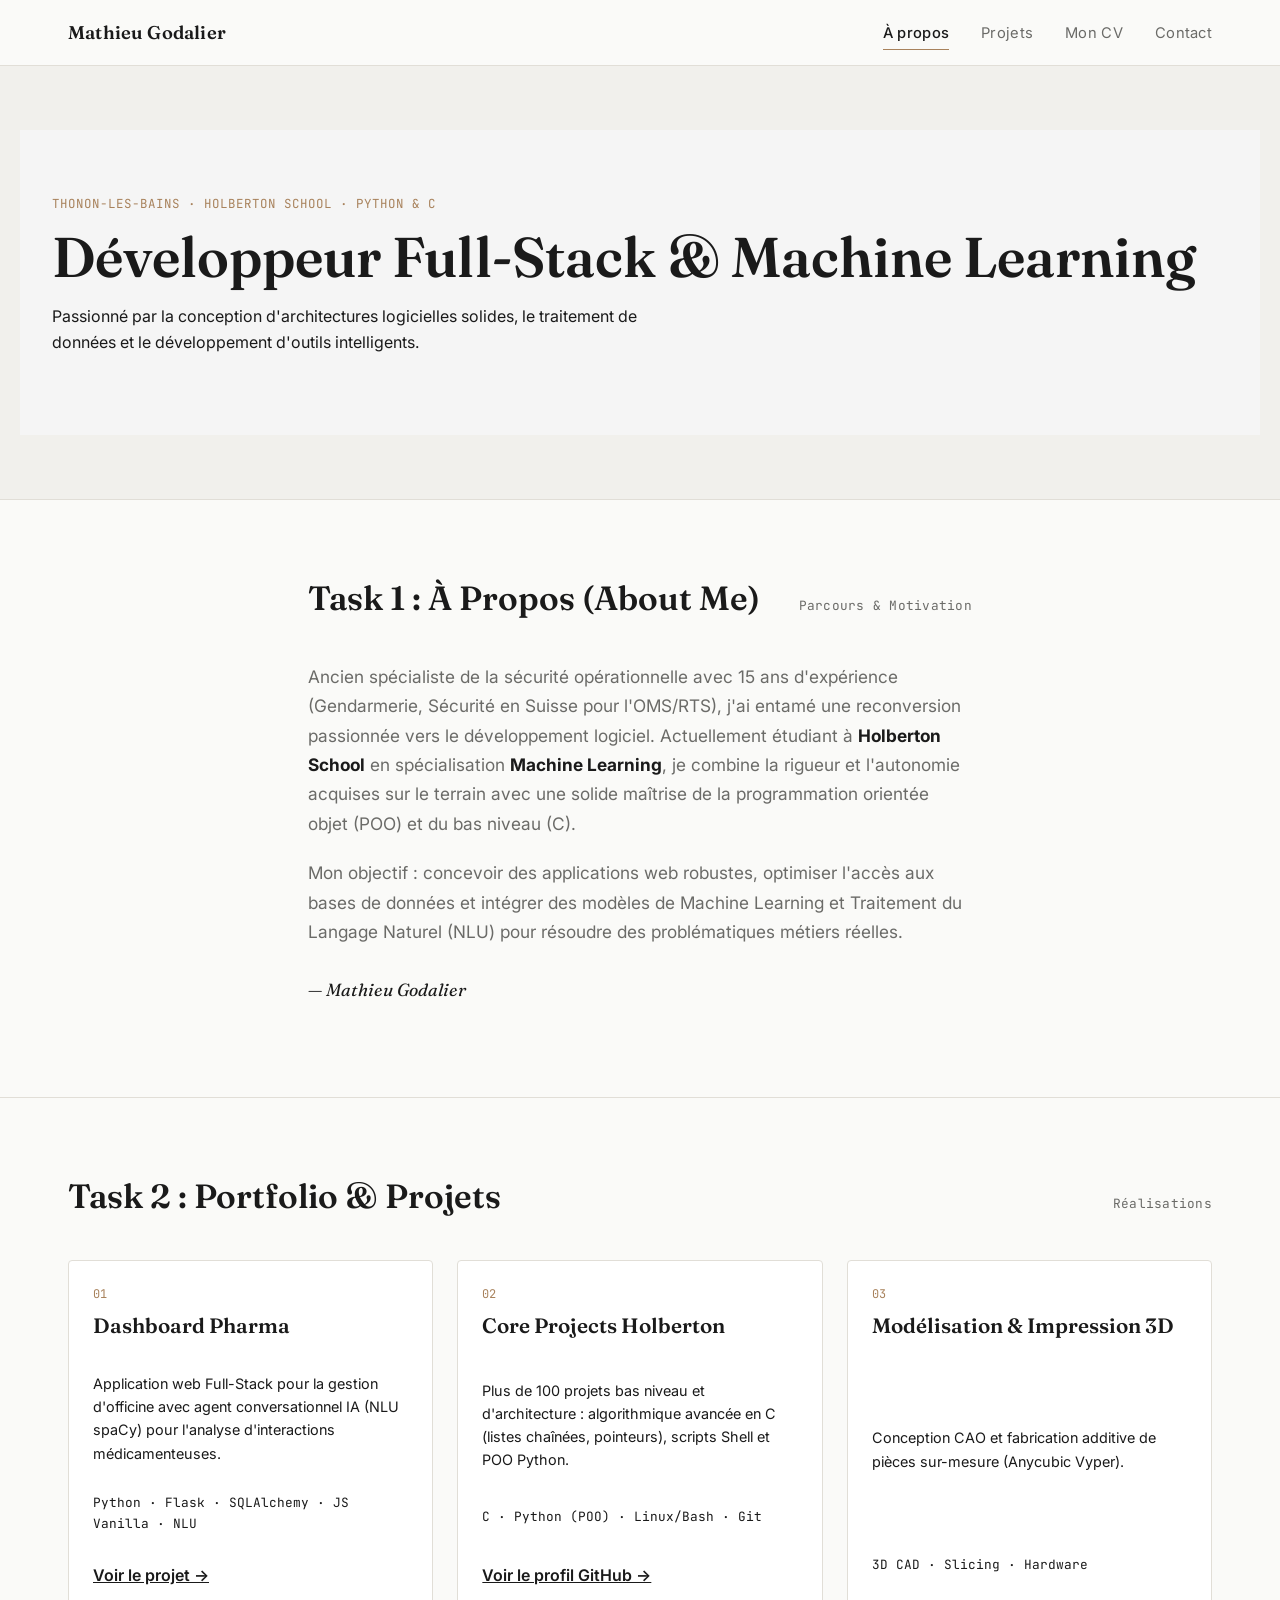
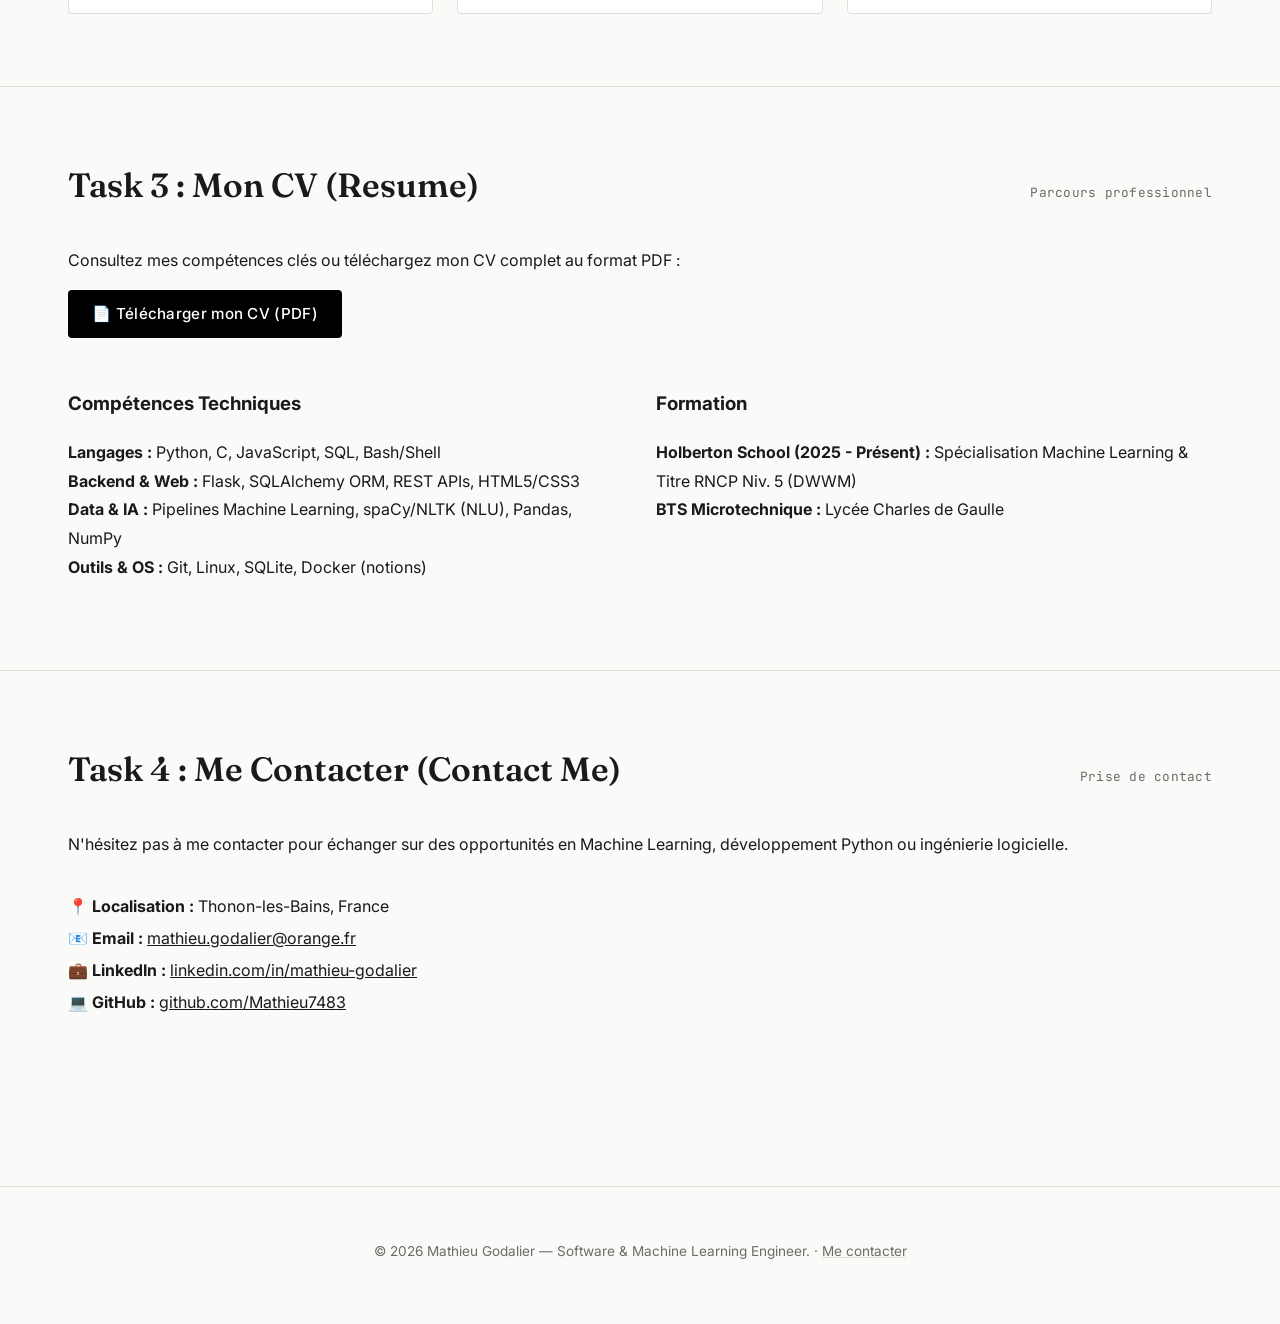
==== index.html @ bb90834f "Remove unnecessary text from navigation logo and clean up hero section comments" ====
<!DOCTYPE html>
<html lang="fr">
  <head>
    <meta charset="UTF-8" />
    <meta name="viewport" content="width=device-width, initial-scale=1.0" />
    <title>Mathieu Godalier — Développeur Full-Stack & Machine Learning</title>
    <meta name="description" content="Portfolio de Mathieu Godalier, Développeur Full-Stack et élève ingénieur en Machine Learning à Holberton School." />
    <link rel="icon" href="favicon.svg" type="image/svg+xml" />
    <link rel="preconnect" href="https://fonts.googleapis.com" />
    <link rel="preconnect" href="https://fonts.gstatic.com" crossorigin />
    <link
      href="https://fonts.googleapis.com/css2?family=Fraunces:opsz,wght@9..144,400;9..144,600&family=Inter:wght@400;500;600&family=JetBrains+Mono:wght@400;500&display=swap"
      rel="stylesheet"
    />
    <link rel="stylesheet" href="css/style.css" />
  </head>
  <body>
    <header class="site-header">
      <nav class="nav">
        <a href="index.html" class="nav-logo">Mathieu Godalier</a>
        <button class="burger" aria-label="Ouvrir le menu" aria-expanded="false">
          <span class="bar"></span>
          <span class="bar"></span>
          <span class="bar"></span>
        </button>
        <ul class="nav-links">
            <li><a href="#about" class="is-active">À propos</a></li>
            <li><a href="#projects">Projets</a></li>
            <li><a href="#resume">Mon CV</a></li>
            <li><a href="#contact">Contact</a></li>
        </ul>
      </nav>
    </header>

    <main>
      <section class="hero">
        <div class="hero-media">
          <div class="hero-caption" style="position: relative; padding: 4rem 2rem; background: var(--bg-alt, #f5f5f5);">
            <span class="eyebrow">Thonon-les-Bains · Holberton School · Python & C</span>
            <h1>Développeur Full-Stack & Machine Learning</h1>
            <p style="margin-top: 1rem; max-width: 600px;">
              Passionné par la conception d'architectures logicielles solides, le traitement de données et le développement d'outils intelligents.
            </p>
          </div>
        </div>
      </section>


      <section id="about" class="section">
        <div class="wrap intro-block">
          <div class="section-head">
            <h2>Task 1 : À Propos (About Me)</h2>
            <span class="section-note">Parcours & Motivation</span>
          </div>
          <p>
            Ancien spécialiste de la sécurité opérationnelle avec 15 ans d'expérience (Gendarmerie, Sécurité en Suisse pour l'OMS/RTS), j'ai entamé une reconversion passionnée vers le développement logiciel. 
            Actuellement étudiant à <strong>Holberton School</strong> en spécialisation <strong>Machine Learning</strong>, je combine la rigueur et l'autonomie acquises sur le terrain avec une solide maîtrise de la programmation orientée objet (POO) et du bas niveau (C).
          </p>
          <p>
            Mon objectif : concevoir des applications web robustes, optimiser l'accès aux bases de données et intégrer des modèles de Machine Learning et Traitement du Langage Naturel (NLU) pour résoudre des problématiques métiers réelles.
          </p>
          <p class="signature">— Mathieu Godalier</p>
        </div>
      </section>


      <section id="projects" class="section" style="border-top: 1px solid var(--line);">
        <div class="wrap">
          <div class="section-head">
            <h2>Task 2 : Portfolio & Projets</h2>
            <span class="section-note">Réalisations</span>
          </div>
          <div class="categories">
            
            <article class="category-card" style="padding: 1.5rem; background: var(--bg-card, #fff); border: 1px solid var(--line);">
              <span class="category-label" style="position: static; margin-bottom: 1rem;">
                <span class="num">01</span>
                <span class="name">Dashboard Pharma</span>
              </span>
              <p style="font-size: 0.9rem; margin-bottom: 1rem;">
                Application web Full-Stack pour la gestion d'officine avec agent conversationnel IA (NLU spaCy) pour l'analyse d'interactions médicamenteuses.
              </p>
              <p style="font-family: 'JetBrains Mono', monospace; font-size: 0.8rem; color: var(--muted);">
                Python · Flask · SQLAlchemy · JS Vanilla · NLU
              </p>
              <a href="https://github.com/mathieu7483/dashboard-pharma" target="_blank" style="display:inline-block; margin-top:1rem; font-weight:600;">Voir le projet →</a>
            </article>

            <article class="category-card" style="padding: 1.5rem; background: var(--bg-card, #fff); border: 1px solid var(--line);">
              <span class="category-label" style="position: static; margin-bottom: 1rem;">
                <span class="num">02</span>
                <span class="name">Core Projects Holberton</span>
              </span>
              <p style="font-size: 0.9rem; margin-bottom: 1rem;">
                Plus de 100 projets bas niveau et d'architecture : algorithmique avancée en C (listes chaînées, pointeurs), scripts Shell et POO Python.
              </p>
              <p style="font-family: 'JetBrains Mono', monospace; font-size: 0.8rem; color: var(--muted);">
                C · Python (POO) · Linux/Bash · Git
              </p>
              <a href="https://github.com/Mathieu7483" target="_blank" style="display:inline-block; margin-top:1rem; font-weight:600;">Voir le profil GitHub →</a>
            </article>

            <article class="category-card" style="padding: 1.5rem; background: var(--bg-card, #fff); border: 1px solid var(--line);">
              <span class="category-label" style="position: static; margin-bottom: 1rem;">
                <span class="num">03</span>
                <span class="name">Modélisation & Impression 3D</span>
              </span>
              <p style="font-size: 0.9rem; margin-bottom: 1rem;">
                Conception CAO et fabrication additive de pièces sur-mesure (Anycubic Vyper).
              </p>
              <p style="font-family: 'JetBrains Mono', monospace; font-size: 0.8rem; color: var(--muted);">
                3D CAD · Slicing · Hardware
              </p>
            </article>

          </div>
        </div>
      </section>


      <section id="resume" class="section" style="border-top: 1px solid var(--line);">
        <div class="wrap">
          <div class="section-head">
            <h2>Task 3 : Mon CV (Resume)</h2>
            <span class="section-note">Parcours professionnel</span>
          </div>
          <div style="margin-bottom: 2rem;">
            <p style="margin-bottom: 1rem;">
              Consultez mes compétences clés ou téléchargez mon CV complet au format PDF :
            </p>
            <a href="Mathieu GODALIER - Software engineer 2026 - Linkedin.pdf" target="_blank" class="btn" style="padding: 0.75rem 1.5rem; background: #000; color: #fff; text-decoration: none; border-radius: 4px; font-weight: 500;">
              📄 Télécharger mon CV (PDF)
            </a>
          </div>

          <div style="display: grid; grid-template-columns: repeat(auto-fit, minmax(280px, 1fr)); gap: 2rem; margin-top: 2rem;">
            <div>
              <h3>Compétences Techniques</h3>
              <ul style="list-style: none; padding: 0; line-height: 1.8;">
                <li><strong>Langages :</strong> Python, C, JavaScript, SQL, Bash/Shell</li>
                <li><strong>Backend & Web :</strong> Flask, SQLAlchemy ORM, REST APIs, HTML5/CSS3</li>
                <li><strong>Data & IA :</strong> Pipelines Machine Learning, spaCy/NLTK (NLU), Pandas, NumPy</li>
                <li><strong>Outils & OS :</strong> Git, Linux, SQLite, Docker (notions)</li>
              </ul>
            </div>
            <div>
              <h3>Formation</h3>
              <ul style="list-style: none; padding: 0; line-height: 1.8;">
                <li><strong>Holberton School (2025 - Présent) :</strong> Spécialisation Machine Learning & Titre RNCP Niv. 5 (DWWM)</li>
                <li><strong>BTS Microtechnique :</strong> Lycée Charles de Gaulle</li>
              </ul>
            </div>
          </div>
        </div>
      </section>


      <section id="contact" class="section" style="border-top: 1px solid var(--line);">
        <div class="wrap">
          <div class="section-head">
            <h2>Task 4 : Me Contacter (Contact Me)</h2>
            <span class="section-note">Prise de contact</span>
          </div>
          <p style="margin-bottom: 2rem;">
            N'hésitez pas à me contacter pour échanger sur des opportunités en Machine Learning, développement Python ou ingénierie logicielle.
          </p>
          <ul style="list-style: none; padding: 0; line-height: 2;">
            <li><strong>📍 Localisation :</strong> Thonon-les-Bains, France</li>
            <li><strong>📧 Email :</strong> <a href="mailto:mathieu.godalier@orange.fr">mathieu.godalier@orange.fr</a></li>
            <li><strong>💼 LinkedIn :</strong> <a href="https://www.linkedin.com/in/mathieu-godalier-93031729a/" target="_blank">linkedin.com/in/mathieu-godalier</a></li>
            <li><strong>💻 GitHub :</strong> <a href="https://github.com/Mathieu7483" target="_blank">github.com/Mathieu7483</a></li>
          </ul>
        </div>
      </section>
    </main>

    <footer class="site-footer">
      <p>
        © <span id="year">2026</span> Mathieu Godalier — Software & Machine Learning Engineer.
        · <a href="#contact">Me contacter</a>
      </p>
    </footer>

    <script>document.getElementById("year").textContent = new Date().getFullYear();</script>
    <script src="js/main.js"></script>
  </body>
</html>
---- css/style.css ----
/* ==========================================================================
   Mathieu Godalier — Portfolio & Resume Style Sheet
   Palette : papier #FAFAF8 / anthracite #1A1A1A / pierre #6B6B68 / accent #A8825C
   ========================================================================== */

:root {
  --paper: #fafaf8;
  --paper-dim: #f1f0ec;
  --ink: #1a1a1a;
  --stone: #6b6b68;
  --stone-light: #9a9a96;
  --accent: #a8825c;
  --line: #e1ded7;
  --black: #000000;

  --font-display: "Fraunces", Georgia, serif;
  --font-body: "Inter", -apple-system, "Segoe UI", sans-serif;
  --font-mono: "JetBrains Mono", "Courier New", monospace;

  --max-width: 1240px;
  --gutter: clamp(1.25rem, 4vw, 3rem);
}

@media (prefers-reduced-motion: reduce) {
  *, *::before, *::after {
    animation-duration: 0.001ms !important;
    animation-iteration-count: 1 !important;
    transition-duration: 0.001ms !important;
    scroll-behavior: auto !important;
  }
}

* {
  box-sizing: border-box;
}

html {
  scroll-behavior: smooth;
}

body {
  margin: 0;
  background: var(--paper);
  color: var(--ink);
  font-family: var(--font-body);
  font-size: 16px;
  line-height: 1.6;
  -webkit-font-smoothing: antialiased;
}

img {
  max-width: 100%;
  display: block;
}

a {
  color: var(--ink);
  transition: color 0.2s ease;
}

a:hover {
  color: var(--accent);
}

:focus-visible {
  outline: 2px solid var(--accent);
  outline-offset: 3px;
}

.wrap {
  max-width: var(--max-width);
  margin: 0 auto;
  padding-left: var(--gutter);
  padding-right: var(--gutter);
}

/* ---------- Header / Nav ---------- */

.site-header {
  position: sticky;
  top: 0;
  z-index: 50;
  background: rgba(250, 250, 248, 0.95);
  backdrop-filter: blur(10px);
  border-bottom: 1px solid var(--line);
}

.nav {
  display: flex;
  align-items: center;
  justify-content: space-between;
  padding: 1.1rem var(--gutter);
  max-width: var(--max-width);
  margin: 0 auto;
}

.nav-logo {
  font-family: var(--font-display);
  font-size: 1.15rem;
  font-weight: 600;
  text-decoration: none;
  letter-spacing: 0.01em;
  color: var(--ink);
  white-space: nowrap;
}

.nav-logo span {
  color: var(--accent);
}

.nav-links {
  list-style: none;
  display: flex;
  gap: 2rem;
  margin: 0;
  padding: 0;
}

.nav-links a {
  text-decoration: none;
  font-size: 0.92rem;
  letter-spacing: 0.02em;
  color: var(--stone);
  position: relative;
  padding: 0.25rem 0;
  transition: color 0.2s ease;
}

.nav-links a:hover,
.nav-links a:focus-visible {
  color: var(--ink);
}

.nav-links a.is-active {
  color: var(--ink);
  font-weight: 500;
}

.nav-links a.is-active::after {
  content: "";
  position: absolute;
  left: 0;
  bottom: -4px;
  width: 100%;
  height: 1px;
  background: var(--accent);
}

.burger {
  display: none;
  flex-direction: column;
  justify-content: center;
  gap: 5px;
  width: 36px;
  height: 36px;
  background: transparent;
  border: none;
  cursor: pointer;
  padding: 0;
}

.burger .bar {
  display: block;
  width: 100%;
  height: 2px;
  background: var(--ink);
  transition: transform 0.25s ease, opacity 0.25s ease;
}

.burger.is-active .bar:nth-child(1) {
  transform: translateY(7px) rotate(45deg);
}
.burger.is-active .bar:nth-child(2) {
  opacity: 0;
}
.burger.is-active .bar:nth-child(3) {
  transform: translateY(-7px) rotate(-45deg);
}

@media (max-width: 760px) {
  .burger {
    display: flex;
  }
  .nav-links {
    position: absolute;
    top: 100%;
    right: 0;
    left: 0;
    flex-direction: column;
    gap: 0;
    background: var(--paper);
    border-bottom: 1px solid var(--line);
    max-height: 0;
    overflow: hidden;
    transition: max-height 0.3s ease;
  }
  .nav-links.is-open {
    max-height: 360px;
  }
  .nav-links li {
    width: 100%;
    border-top: 1px solid var(--line);
  }
  .nav-links a {
    display: block;
    padding: 1rem var(--gutter);
  }
  .nav-links a.is-active::after {
    display: none;
  }
}

/* ---------- Footer ---------- */

.site-footer {
  border-top: 1px solid var(--line);
  margin-top: 5rem;
  padding: 2.5rem var(--gutter) 3rem;
  text-align: center;
  color: var(--stone);
  font-size: 0.85rem;
}

.site-footer a {
  color: var(--stone);
  text-decoration: underline;
  text-decoration-color: var(--line);
}

.site-footer a:hover {
  color: var(--ink);
}

/* ---------- Hero ---------- */

.hero {
  position: relative;
  background: var(--paper-dim);
  border-bottom: 1px solid var(--line);
  padding: 4rem 0;
}

.hero-media {
  position: relative;
  width: 100%;
  background: transparent;
}

.hero-caption {
  position: relative;
  color: var(--ink);
  z-index: 2;
  max-width: var(--max-width);
  margin: 0 auto;
}

.hero-caption .eyebrow {
  font-family: var(--font-mono);
  font-size: 0.78rem;
  letter-spacing: 0.08em;
  text-transform: uppercase;
  color: var(--accent);
  display: block;
  margin-bottom: 0.8rem;
}

.hero-caption h1 {
  font-family: var(--font-display);
  font-weight: 600;
  font-size: clamp(2.2rem, 5vw, 3.5rem);
  line-height: 1.1;
  margin: 0 0 1rem;
  color: var(--ink);
}

/* ---------- Sections ---------- */

.section {
  padding: 4.5rem 0;
}

.section-tight {
  padding: 2.5rem 0;
}

.section-head {
  display: flex;
  align-items: baseline;
  justify-content: space-between;
  gap: 1.5rem;
  margin-bottom: 2.25rem;
  flex-wrap: wrap;
}

.section-head h2 {
  font-family: var(--font-display);
  font-size: clamp(1.6rem, 3vw, 2.1rem);
  font-weight: 600;
  margin: 0;
  color: var(--ink);
}

.section-head .section-note {
  font-family: var(--font-mono);
  font-size: 0.8rem;
  color: var(--stone);
  letter-spacing: 0.02em;
}

/* ---------- Projets & Cartes ---------- */

.categories {
  display: grid;
  grid-template-columns: repeat(auto-fit, minmax(300px, 1fr));
  gap: 1.5rem;
}

.category-card {
  position: relative;
  display: flex;
  flex-direction: column;
  justify-content: space-between;
  text-decoration: none;
  color: var(--ink);
  background: #ffffff;
  border: 1px solid var(--line);
  border-radius: 4px;
  padding: 2rem;
  transition: transform 0.2s ease, border-color 0.2s ease, box-shadow 0.2s ease;
}

.category-card:hover {
  transform: translateY(-2px);
  border-color: var(--accent);
  box-shadow: 0 4px 12px rgba(0,0,0,0.03);
}

.category-label {
  display: block;
  margin-bottom: 1rem;
}

.category-label .num {
  font-family: var(--font-mono);
  font-size: 0.75rem;
  color: var(--accent);
  display: block;
  margin-bottom: 0.3rem;
}

.category-label .name {
  font-family: var(--font-display);
  font-size: 1.3rem;
  font-weight: 600;
  color: var(--ink);
}

@media (max-width: 760px) {
  .categories {
    grid-template-columns: 1fr;
  }
}

/* ---------- À propos ---------- */

.intro-block {
  max-width: 760px;
  margin: 0 auto;
}

.intro-block p {
  font-size: 1.08rem;
  color: var(--stone);
  margin: 0 0 1.25rem;
  line-height: 1.7;
}

.intro-block strong {
  color: var(--ink);
}

.intro-block .signature {
  font-family: var(--font-display);
  font-style: italic;
  color: var(--ink);
  margin-top: 1.8rem;
  font-size: 1.1rem;
}

/* ---------- Formulaires & Boutons ---------- */

.btn {
  display: inline-flex;
  align-items: center;
  justify-content: center;
  gap: 0.5rem;
  padding: 0.85rem 1.7rem;
  background: var(--ink);
  color: #fff !important;
  border: none;
  border-radius: 2px;
  font-family: var(--font-body);
  font-size: 0.95rem;
  letter-spacing: 0.02em;
  text-decoration: none;
  cursor: pointer;
  transition: background 0.2s ease;
  width: fit-content;
}

.btn:hover {
  background: var(--accent);
}

/* ---------- Utilitaires ---------- */

.visually-hidden {
  position: absolute;
  width: 1px;
  height: 1px;
  overflow: hidden;
  clip: rect(0 0 0 0);
  white-space: nowrap;
}
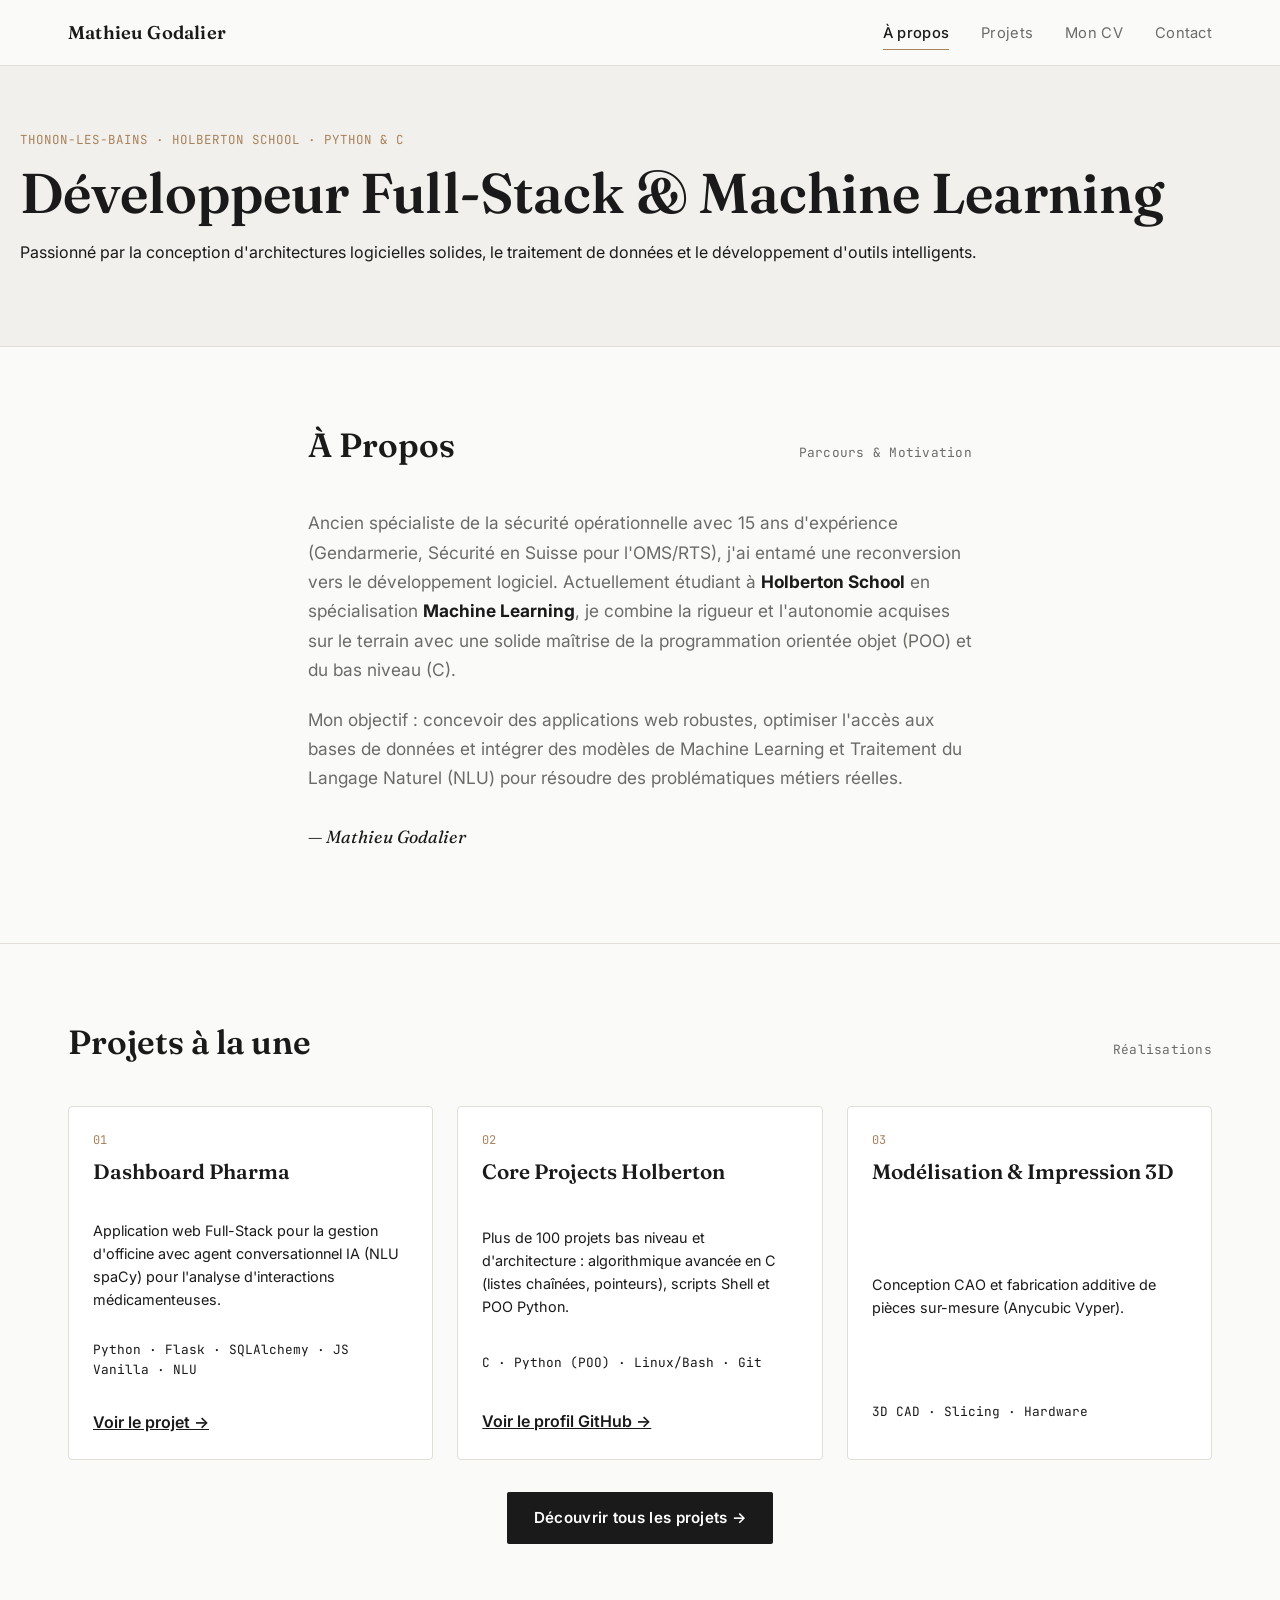
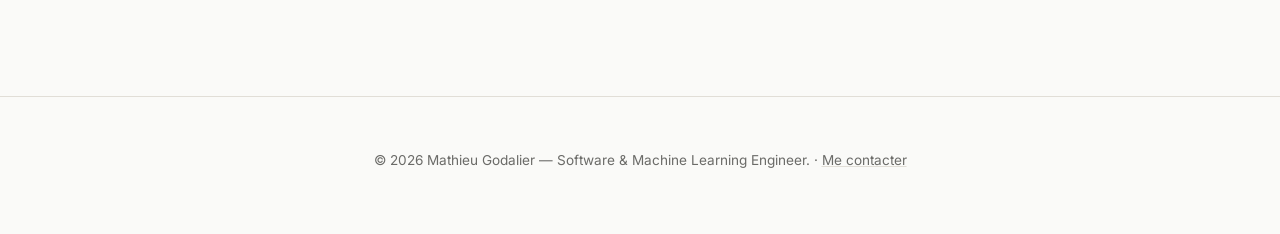
==== commit 49366538: "Refactor hero section and update headings for clarity and consistency" ====
--- a/index.html
+++ b/index.html
@@ -24,10 +24,10 @@
           <span class="bar"></span>
         </button>
         <ul class="nav-links">
-            <li><a href="#about" class="is-active">À propos</a></li>
-            <li><a href="#projects">Projets</a></li>
-            <li><a href="#resume">Mon CV</a></li>
-            <li><a href="#contact">Contact</a></li>
+          <li><a href="index.html" class="is-active">À propos</a></li>
+          <li><a href="projects.html">Projets</a></li>
+          <li><a href="resume.html">Mon CV</a></li>
+          <li><a href="contact.html">Contact</a></li>
         </ul>
       </nav>
     </header>
@@ -35,25 +35,24 @@
     <main>
       <section class="hero">
         <div class="hero-media">
-          <div class="hero-caption" style="position: relative; padding: 4rem 2rem; background: var(--bg-alt, #f5f5f5);">
+          <div class="hero-caption">
             <span class="eyebrow">Thonon-les-Bains · Holberton School · Python & C</span>
             <h1>Développeur Full-Stack & Machine Learning</h1>
-            <p style="margin-top: 1rem; max-width: 600px;">
+            <p>
               Passionné par la conception d'architectures logicielles solides, le traitement de données et le développement d'outils intelligents.
             </p>
           </div>
         </div>
       </section>
 
-
       <section id="about" class="section">
         <div class="wrap intro-block">
           <div class="section-head">
-            <h2>Task 1 : À Propos (About Me)</h2>
+            <h2>À Propos</h2>
             <span class="section-note">Parcours & Motivation</span>
           </div>
           <p>
-            Ancien spécialiste de la sécurité opérationnelle avec 15 ans d'expérience (Gendarmerie, Sécurité en Suisse pour l'OMS/RTS), j'ai entamé une reconversion passionnée vers le développement logiciel. 
+            Ancien spécialiste de la sécurité opérationnelle avec 15 ans d'expérience (Gendarmerie, Sécurité en Suisse pour l'OMS/RTS), j'ai entamé une reconversion vers le développement logiciel. 
             Actuellement étudiant à <strong>Holberton School</strong> en spécialisation <strong>Machine Learning</strong>, je combine la rigueur et l'autonomie acquises sur le terrain avec une solide maîtrise de la programmation orientée objet (POO) et du bas niveau (C).
           </p>
           <p>
@@ -63,11 +62,10 @@
         </div>
       </section>
 
-
       <section id="projects" class="section" style="border-top: 1px solid var(--line);">
         <div class="wrap">
           <div class="section-head">
-            <h2>Task 2 : Portfolio & Projets</h2>
+            <h2>Projets à la une</h2>
             <span class="section-note">Réalisations</span>
           </div>
           <div class="categories">
@@ -114,62 +112,9 @@
             </article>
 
           </div>
-        </div>
-      </section>
-
-
-      <section id="resume" class="section" style="border-top: 1px solid var(--line);">
-        <div class="wrap">
-          <div class="section-head">
-            <h2>Task 3 : Mon CV (Resume)</h2>
-            <span class="section-note">Parcours professionnel</span>
+          <div style="margin-top: 2rem; text-align: center;">
+            <a href="projects.html" class="btn" style="font-weight: 600;">Découvrir tous les projets →</a>
           </div>
-          <div style="margin-bottom: 2rem;">
-            <p style="margin-bottom: 1rem;">
-              Consultez mes compétences clés ou téléchargez mon CV complet au format PDF :
-            </p>
-            <a href="Mathieu GODALIER - Software engineer 2026 - Linkedin.pdf" target="_blank" class="btn" style="padding: 0.75rem 1.5rem; background: #000; color: #fff; text-decoration: none; border-radius: 4px; font-weight: 500;">
-              📄 Télécharger mon CV (PDF)
-            </a>
-          </div>
-
-          <div style="display: grid; grid-template-columns: repeat(auto-fit, minmax(280px, 1fr)); gap: 2rem; margin-top: 2rem;">
-            <div>
-              <h3>Compétences Techniques</h3>
-              <ul style="list-style: none; padding: 0; line-height: 1.8;">
-                <li><strong>Langages :</strong> Python, C, JavaScript, SQL, Bash/Shell</li>
-                <li><strong>Backend & Web :</strong> Flask, SQLAlchemy ORM, REST APIs, HTML5/CSS3</li>
-                <li><strong>Data & IA :</strong> Pipelines Machine Learning, spaCy/NLTK (NLU), Pandas, NumPy</li>
-                <li><strong>Outils & OS :</strong> Git, Linux, SQLite, Docker (notions)</li>
-              </ul>
-            </div>
-            <div>
-              <h3>Formation</h3>
-              <ul style="list-style: none; padding: 0; line-height: 1.8;">
-                <li><strong>Holberton School (2025 - Présent) :</strong> Spécialisation Machine Learning & Titre RNCP Niv. 5 (DWWM)</li>
-                <li><strong>BTS Microtechnique :</strong> Lycée Charles de Gaulle</li>
-              </ul>
-            </div>
-          </div>
-        </div>
-      </section>
-
-
-      <section id="contact" class="section" style="border-top: 1px solid var(--line);">
-        <div class="wrap">
-          <div class="section-head">
-            <h2>Task 4 : Me Contacter (Contact Me)</h2>
-            <span class="section-note">Prise de contact</span>
-          </div>
-          <p style="margin-bottom: 2rem;">
-            N'hésitez pas à me contacter pour échanger sur des opportunités en Machine Learning, développement Python ou ingénierie logicielle.
-          </p>
-          <ul style="list-style: none; padding: 0; line-height: 2;">
-            <li><strong>📍 Localisation :</strong> Thonon-les-Bains, France</li>
-            <li><strong>📧 Email :</strong> <a href="mailto:mathieu.godalier@orange.fr">mathieu.godalier@orange.fr</a></li>
-            <li><strong>💼 LinkedIn :</strong> <a href="https://www.linkedin.com/in/mathieu-godalier-93031729a/" target="_blank">linkedin.com/in/mathieu-godalier</a></li>
-            <li><strong>💻 GitHub :</strong> <a href="https://github.com/Mathieu7483" target="_blank">github.com/Mathieu7483</a></li>
-          </ul>
         </div>
       </section>
     </main>
@@ -177,7 +122,7 @@
     <footer class="site-footer">
       <p>
         © <span id="year">2026</span> Mathieu Godalier — Software & Machine Learning Engineer.
-        · <a href="#contact">Me contacter</a>
+        · <a href="contact.html">Me contacter</a>
       </p>
     </footer>
 
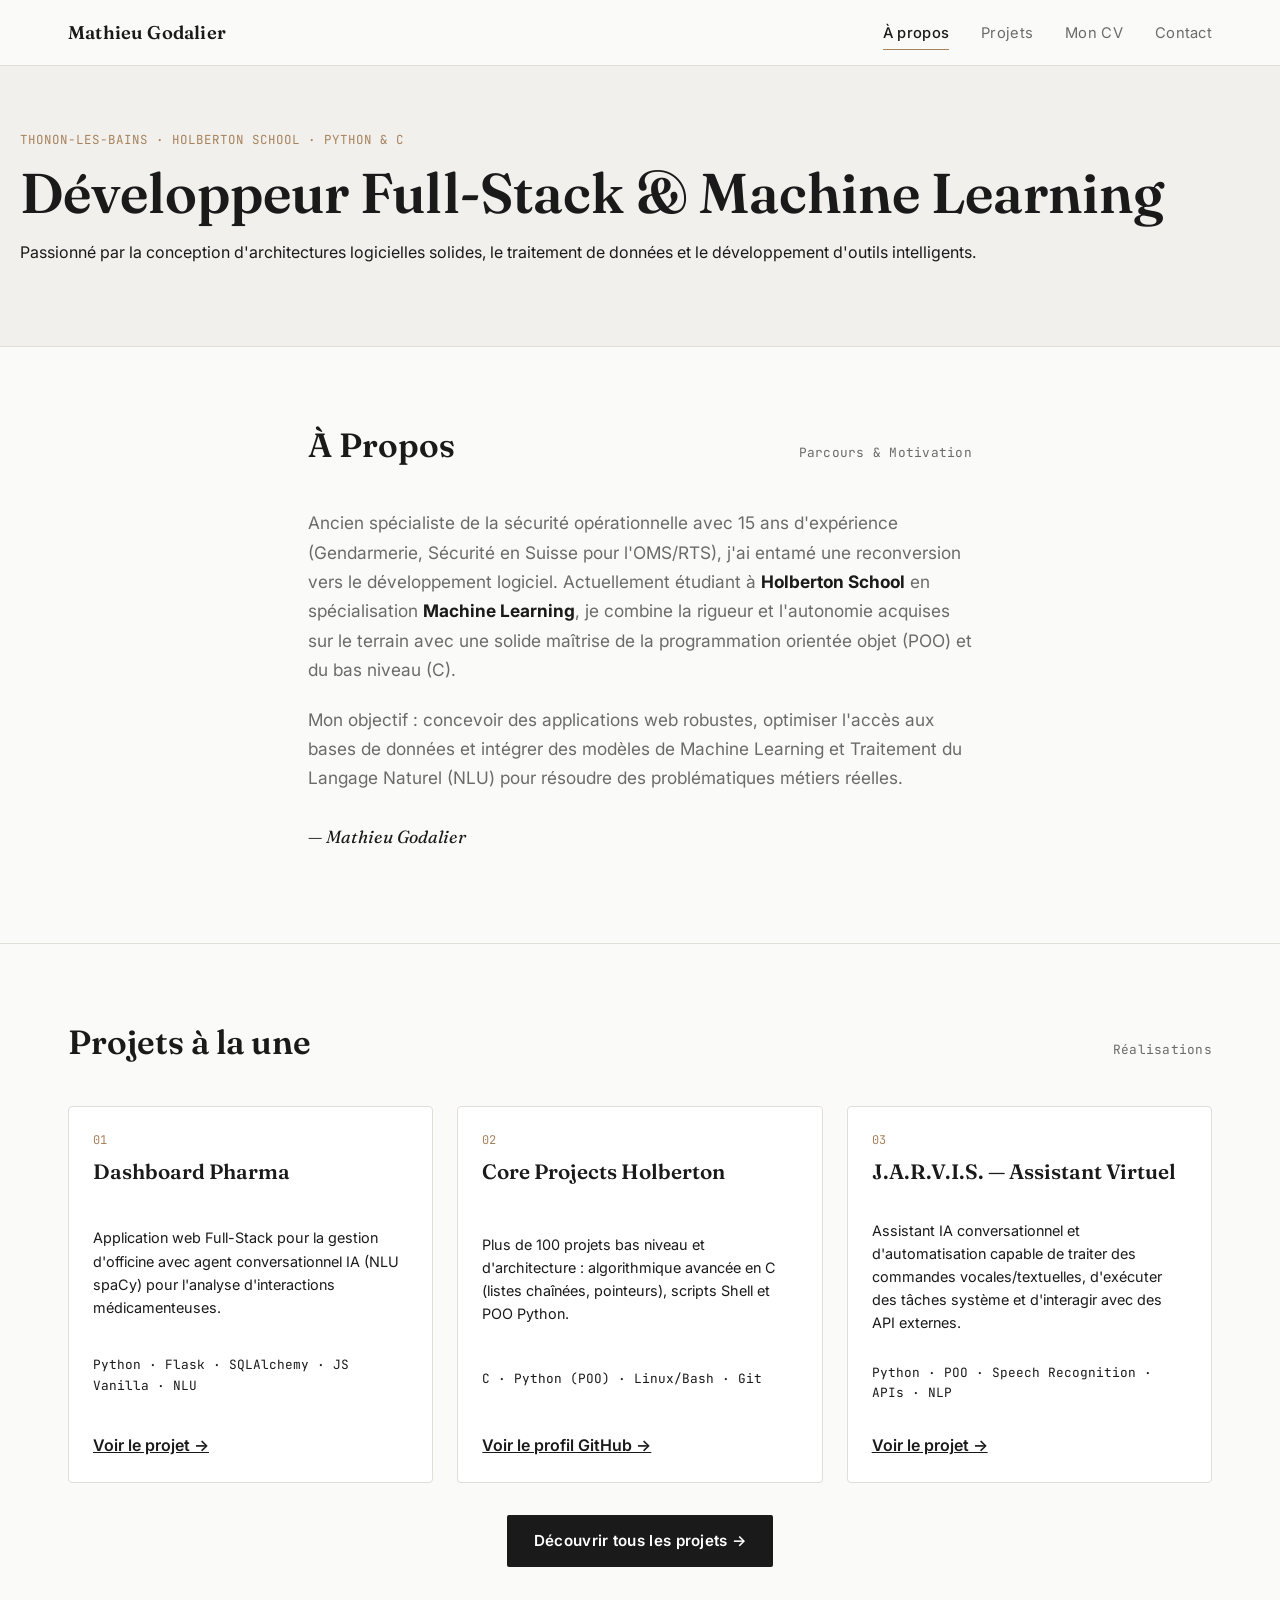
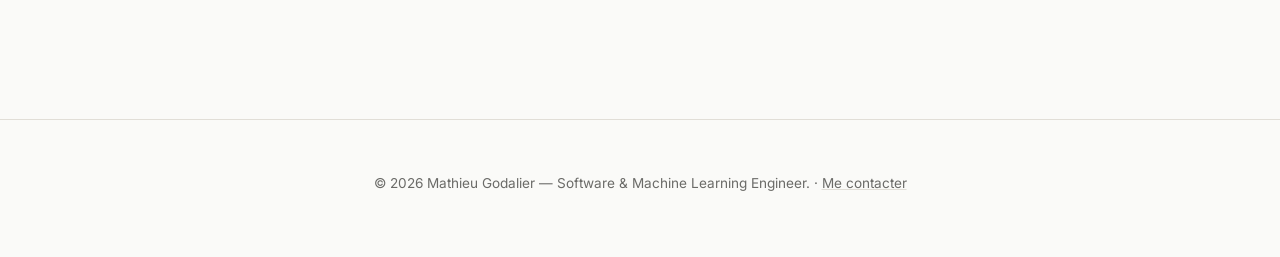
==== commit 6b1981c9: "Update project details in category card to reflect new virtual assistant project" ====
--- a/index.html
+++ b/index.html
@@ -101,14 +101,15 @@
             <article class="category-card" style="padding: 1.5rem; background: var(--bg-card, #fff); border: 1px solid var(--line);">
               <span class="category-label" style="position: static; margin-bottom: 1rem;">
                 <span class="num">03</span>
-                <span class="name">Modélisation & Impression 3D</span>
-              </span>
-              <p style="font-size: 0.9rem; margin-bottom: 1rem;">
-                Conception CAO et fabrication additive de pièces sur-mesure (Anycubic Vyper).
-              </p>
-              <p style="font-family: 'JetBrains Mono', monospace; font-size: 0.8rem; color: var(--muted);">
-                3D CAD · Slicing · Hardware
-              </p>
+                <span class="name">J.A.R.V.I.S. — Assistant Virtuel</span>
+               </span>
+                  <p style="font-size: 0.9rem; margin-bottom: 1rem;">
+                   Assistant IA conversationnel et d'automatisation capable de traiter des commandes vocales/textuelles, d'exécuter des tâches système et d'interagir avec des API externes.
+                  </p>
+                  <p style="font-family: 'JetBrains Mono', monospace; font-size: 0.8rem; color: var(--muted);">
+                  Python · POO · Speech Recognition · APIs · NLP
+                  </p>
+                <a href="https://github.com/Mathieu7483/JARVIS" target="_blank" style="display:inline-block; margin-top:1rem; font-weight:600;">Voir le projet →</a>
             </article>
 
           </div>
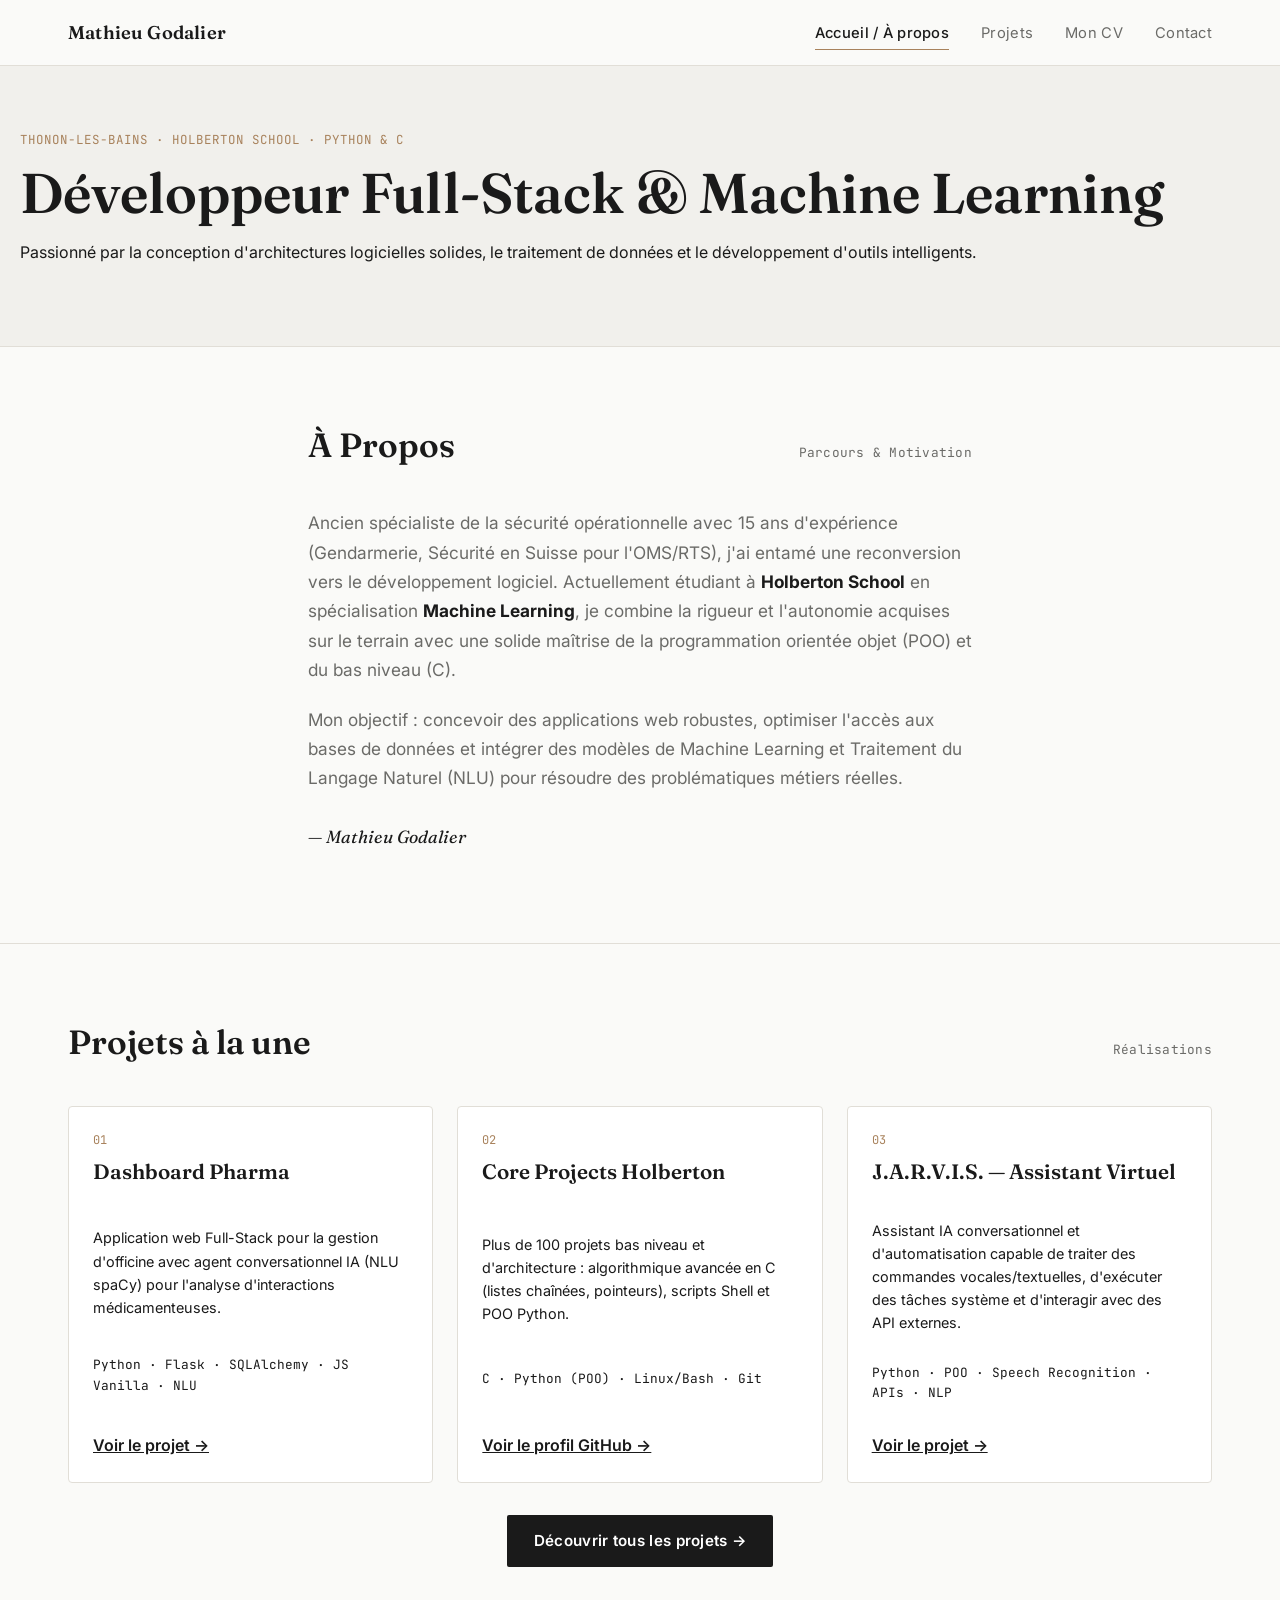
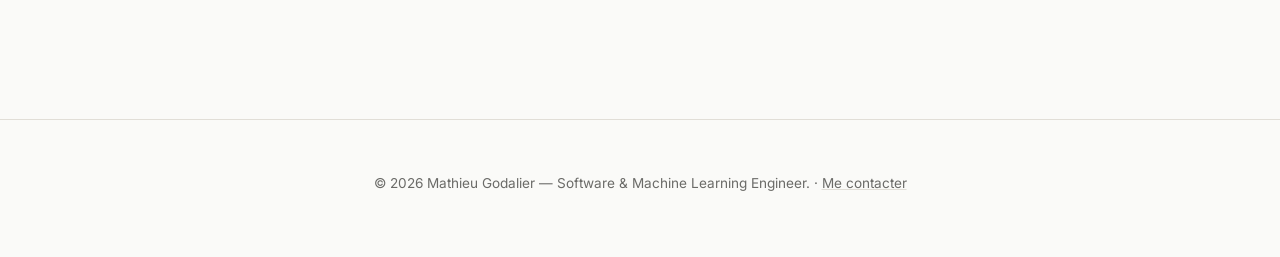
==== commit 2d7861e2: "Update navigation link text to improve clarity" ====
--- a/index.html
+++ b/index.html
@@ -24,7 +24,7 @@
           <span class="bar"></span>
         </button>
         <ul class="nav-links">
-          <li><a href="index.html" class="is-active">À propos</a></li>
+          <li><a href="index.html" class="is-active">Accueil / À propos</a></li>
           <li><a href="projects.html">Projets</a></li>
           <li><a href="resume.html">Mon CV</a></li>
           <li><a href="contact.html">Contact</a></li>
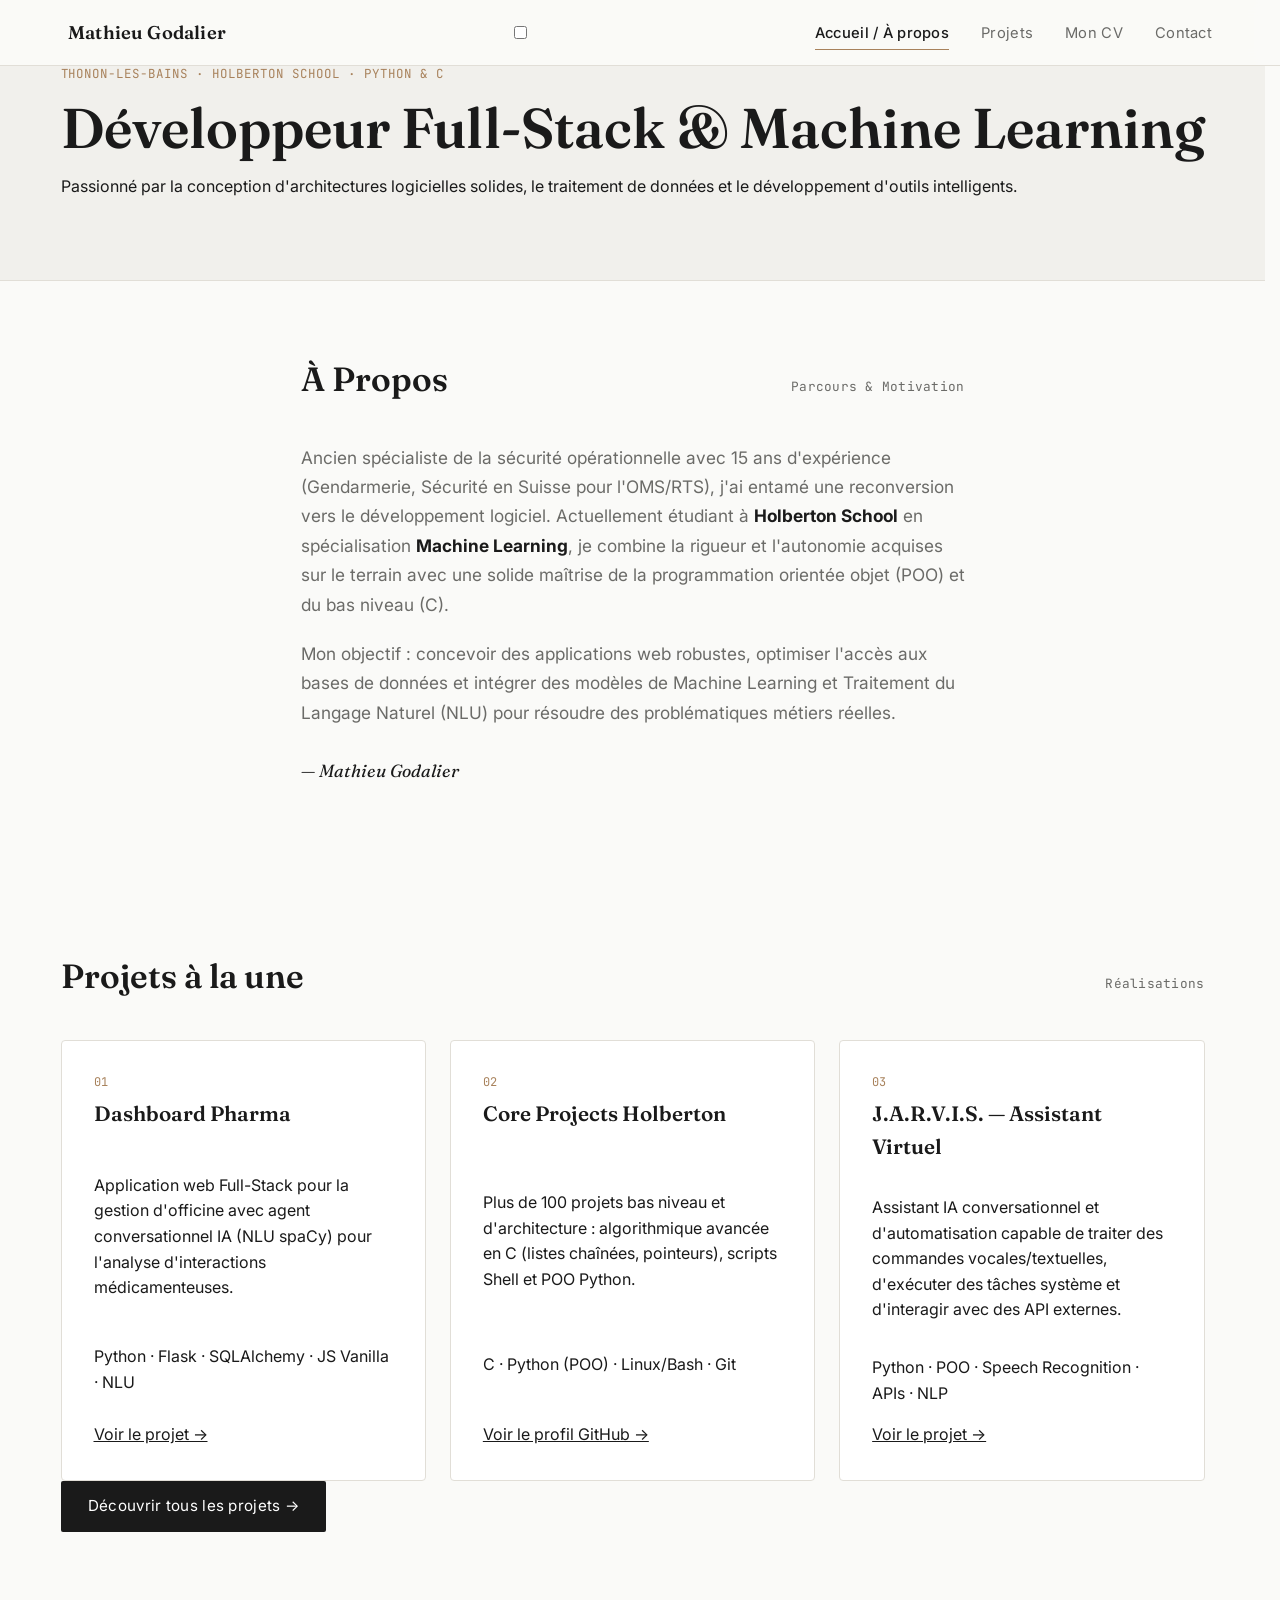
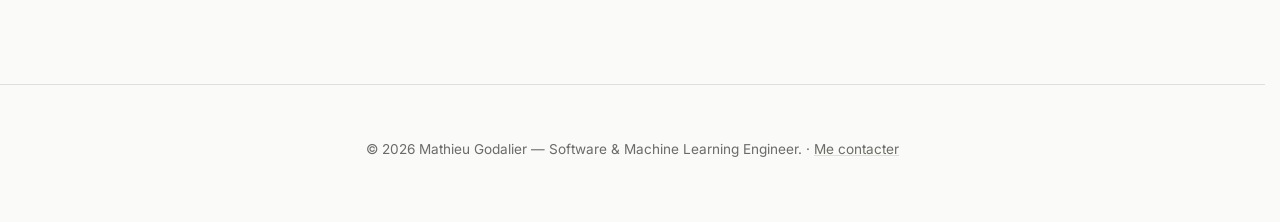
==== commit 8cd5a668: "Refactor navigation and project sections for improved structure and styling" ====
--- a/index.html
+++ b/index.html
@@ -18,11 +18,14 @@
     <header class="site-header">
       <nav class="nav">
         <a href="index.html" class="nav-logo">Mathieu Godalier</a>
-        <button class="burger" aria-label="Ouvrir le menu" aria-expanded="false">
+        
+        <input type="checkbox" id="burger-toggle" class="burger-toggle" aria-label="Ouvrir le menu" />
+        <label for="burger-toggle" class="burger">
           <span class="bar"></span>
           <span class="bar"></span>
           <span class="bar"></span>
-        </button>
+        </label>
+
         <ul class="nav-links">
           <li><a href="index.html" class="is-active">Accueil / À propos</a></li>
           <li><a href="projects.html">Projets</a></li>
@@ -34,7 +37,7 @@
 
     <main>
       <section class="hero">
-        <div class="hero-media">
+        <div class="wrap">
           <div class="hero-caption">
             <span class="eyebrow">Thonon-les-Bains · Holberton School · Python & C</span>
             <h1>Développeur Full-Stack & Machine Learning</h1>
@@ -62,59 +65,59 @@
         </div>
       </section>
 
-      <section id="projects" class="section" style="border-top: 1px solid var(--line);">
+      <section id="projects" class="section section-bordered">
         <div class="wrap">
           <div class="section-head">
             <h2>Projets à la une</h2>
             <span class="section-note">Réalisations</span>
           </div>
+
           <div class="categories">
-            
-            <article class="category-card" style="padding: 1.5rem; background: var(--bg-card, #fff); border: 1px solid var(--line);">
-              <span class="category-label" style="position: static; margin-bottom: 1rem;">
+            <article class="category-card">
+              <span class="category-label">
                 <span class="num">01</span>
                 <span class="name">Dashboard Pharma</span>
               </span>
-              <p style="font-size: 0.9rem; margin-bottom: 1rem;">
+              <p class="card-text">
                 Application web Full-Stack pour la gestion d'officine avec agent conversationnel IA (NLU spaCy) pour l'analyse d'interactions médicamenteuses.
               </p>
-              <p style="font-family: 'JetBrains Mono', monospace; font-size: 0.8rem; color: var(--muted);">
+              <p class="card-tech">
                 Python · Flask · SQLAlchemy · JS Vanilla · NLU
               </p>
-              <a href="https://github.com/mathieu7483/dashboard-pharma" target="_blank" style="display:inline-block; margin-top:1rem; font-weight:600;">Voir le projet →</a>
+              <a href="https://github.com/mathieu7483/dashboard-pharma" target="_blank" class="card-link">Voir le projet →</a>
             </article>
 
-            <article class="category-card" style="padding: 1.5rem; background: var(--bg-card, #fff); border: 1px solid var(--line);">
-              <span class="category-label" style="position: static; margin-bottom: 1rem;">
+            <article class="category-card">
+              <span class="category-label">
                 <span class="num">02</span>
                 <span class="name">Core Projects Holberton</span>
               </span>
-              <p style="font-size: 0.9rem; margin-bottom: 1rem;">
+              <p class="card-text">
                 Plus de 100 projets bas niveau et d'architecture : algorithmique avancée en C (listes chaînées, pointeurs), scripts Shell et POO Python.
               </p>
-              <p style="font-family: 'JetBrains Mono', monospace; font-size: 0.8rem; color: var(--muted);">
+              <p class="card-tech">
                 C · Python (POO) · Linux/Bash · Git
               </p>
-              <a href="https://github.com/Mathieu7483" target="_blank" style="display:inline-block; margin-top:1rem; font-weight:600;">Voir le profil GitHub →</a>
+              <a href="https://github.com/Mathieu7483" target="_blank" class="card-link">Voir le profil GitHub →</a>
             </article>
 
-            <article class="category-card" style="padding: 1.5rem; background: var(--bg-card, #fff); border: 1px solid var(--line);">
-              <span class="category-label" style="position: static; margin-bottom: 1rem;">
+            <article class="category-card">
+              <span class="category-label">
                 <span class="num">03</span>
                 <span class="name">J.A.R.V.I.S. — Assistant Virtuel</span>
-               </span>
-                  <p style="font-size: 0.9rem; margin-bottom: 1rem;">
-                   Assistant IA conversationnel et d'automatisation capable de traiter des commandes vocales/textuelles, d'exécuter des tâches système et d'interagir avec des API externes.
-                  </p>
-                  <p style="font-family: 'JetBrains Mono', monospace; font-size: 0.8rem; color: var(--muted);">
-                  Python · POO · Speech Recognition · APIs · NLP
-                  </p>
-                <a href="https://github.com/Mathieu7483/JARVIS" target="_blank" style="display:inline-block; margin-top:1rem; font-weight:600;">Voir le projet →</a>
+              </span>
+              <p class="card-text">
+                Assistant IA conversationnel et d'automatisation capable de traiter des commandes vocales/textuelles, d'exécuter des tâches système et d'interagir avec des API externes.
+              </p>
+              <p class="card-tech">
+                Python · POO · Speech Recognition · APIs · NLP
+              </p>
+              <a href="https://github.com/Mathieu7483/JARVIS" target="_blank" class="card-link">Voir le projet →</a>
             </article>
+          </div>
 
-          </div>
-          <div style="margin-top: 2rem; text-align: center;">
-            <a href="projects.html" class="btn" style="font-weight: 600;">Découvrir tous les projets →</a>
+          <div class="center-btn-wrap">
+            <a href="projects.html" class="btn">Découvrir tous les projets →</a>
           </div>
         </div>
       </section>
@@ -127,7 +130,8 @@
       </p>
     </footer>
 
-    <script>document.getElementById("year").textContent = new Date().getFullYear();</script>
-    <script src="js/main.js"></script>
+    <script>
+      document.getElementById("year").textContent = new Date().getFullYear();
+    </script>
   </body>
 </html>
--- a/css/style.css
+++ b/css/style.css
@@ -36,6 +36,8 @@
 
 html {
   scroll-behavior: smooth;
+  overflow-y: auto;
+  scrollbar-gutter: stable;
 }
 
 body {
@@ -77,11 +79,15 @@
 /* ---------- Header / Nav ---------- */
 
 .site-header {
-  position: sticky;
+  position: fixed; /* Fixe le header tout en haut de la fenêtre */
   top: 0;
-  z-index: 50;
+  left: 0;
+  right: 0;
+  width: 100%;
+  z-index: 1000;
   background: rgba(250, 250, 248, 0.95);
   backdrop-filter: blur(10px);
+  -webkit-backdrop-filter: blur(10px);
   border-bottom: 1px solid var(--line);
 }
 
@@ -92,6 +98,7 @@
   padding: 1.1rem var(--gutter);
   max-width: var(--max-width);
   margin: 0 auto;
+  width: 100%;
 }
 
 .nav-logo {
@@ -421,4 +428,56 @@
   overflow: hidden;
   clip: rect(0 0 0 0);
   white-space: nowrap;
+}
+
+/* ---------- CV Call To Action ---------- */
+
+.cv-cta-block {
+  display: flex;
+  align-items: center;
+  justify-content: space-between;
+  gap: 2rem;
+  background: var(--paper-dim);
+  border: 1px solid var(--line);
+  border-radius: 4px;
+  padding: 2rem;
+  margin-bottom: 3.5rem;
+}
+
+.cv-cta-content h3 {
+  font-family: var(--font-display);
+  font-size: 1.25rem;
+  margin: 0 0 0.4rem 0;
+  color: var(--ink);
+}
+
+.cv-cta-content p {
+  margin: 0;
+  color: var(--stone);
+  font-size: 0.95rem;
+}
+
+.cv-btn {
+  white-space: nowrap;
+  flex-shrink: 0;
+}
+
+.cv-btn svg {
+  transition: transform 0.2s ease;
+}
+
+.cv-btn:hover svg {
+  transform: translateY(2px);
+}
+
+@media (max-width: 760px) {
+  .cv-cta-block {
+    flex-direction: column;
+    align-items: flex-start;
+    gap: 1.5rem;
+  }
+  
+  .cv-btn {
+    width: 100%;
+  }
 }
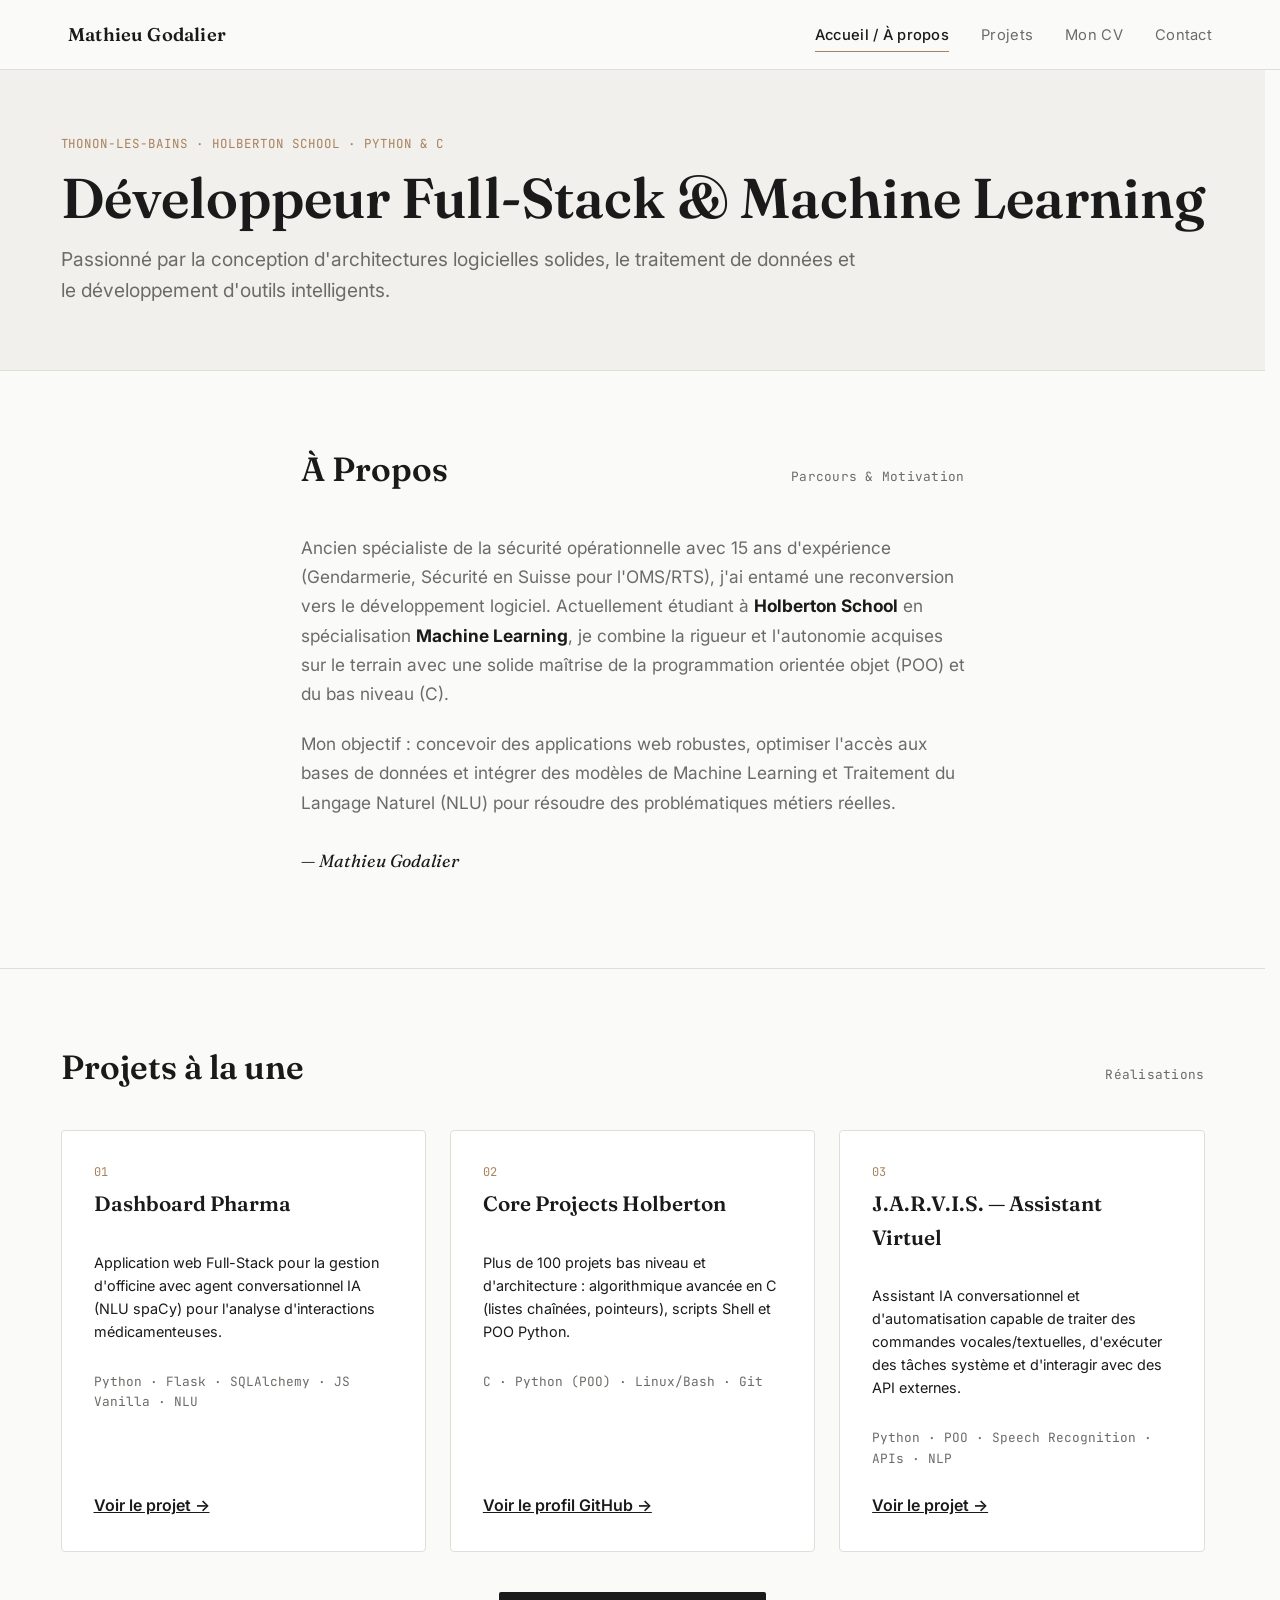
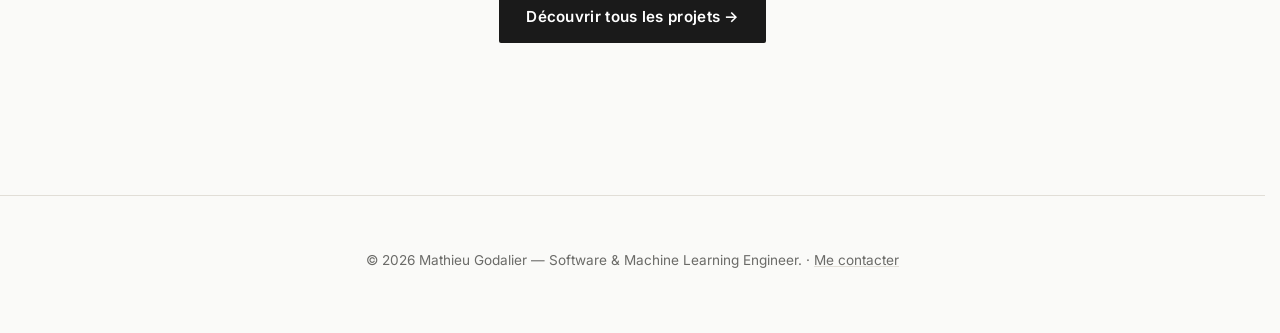
==== commit 6081f412: "Add Google site verification meta tag to index.html" ====
--- a/index.html
+++ b/index.html
@@ -3,6 +3,7 @@
   <head>
     <meta charset="UTF-8" />
     <meta name="viewport" content="width=device-width, initial-scale=1.0" />
+    <meta name="google-site-verification" content="PR8Ao_Y9Kd9TYdnj2_23Y04oxW5t-12AXpnXST1XKMY" />
     <title>Mathieu Godalier — Développeur Full-Stack & Machine Learning</title>
     <meta name="description" content="Portfolio de Mathieu Godalier, Développeur Full-Stack et élève ingénieur en Machine Learning à Holberton School." />
     <link rel="icon" href="favicon.svg" type="image/svg+xml" />
--- a/css/style.css
+++ b/css/style.css
@@ -19,6 +19,7 @@
 
   --max-width: 1240px;
   --gutter: clamp(1.25rem, 4vw, 3rem);
+  --header-height: 70px;
 }
 
 @media (prefers-reduced-motion: reduce) {
@@ -30,7 +31,7 @@
   }
 }
 
-* {
+*, *::before, *::after {
   box-sizing: border-box;
 }
 
@@ -42,12 +43,19 @@
 
 body {
   margin: 0;
+  padding-top: var(--header-height);
   background: var(--paper);
   color: var(--ink);
   font-family: var(--font-body);
   font-size: 16px;
   line-height: 1.6;
   -webkit-font-smoothing: antialiased;
+  overflow-x: hidden;
+}
+
+h1, h2, h3, h4, p, span {
+  overflow-wrap: break-word;
+  word-break: break-word;
 }
 
 img {
@@ -74,28 +82,32 @@
   margin: 0 auto;
   padding-left: var(--gutter);
   padding-right: var(--gutter);
+  width: 100%;
 }
 
 /* ---------- Header / Nav ---------- */
 
 .site-header {
-  position: fixed; /* Fixe le header tout en haut de la fenêtre */
+  position: fixed;
   top: 0;
   left: 0;
   right: 0;
+  height: var(--header-height);
   width: 100%;
   z-index: 1000;
   background: rgba(250, 250, 248, 0.95);
   backdrop-filter: blur(10px);
   -webkit-backdrop-filter: blur(10px);
   border-bottom: 1px solid var(--line);
+  display: flex;
+  align-items: center;
 }
 
 .nav {
   display: flex;
   align-items: center;
   justify-content: space-between;
-  padding: 1.1rem var(--gutter);
+  padding: 0 var(--gutter);
   max-width: var(--max-width);
   margin: 0 auto;
   width: 100%;
@@ -109,10 +121,6 @@
   letter-spacing: 0.01em;
   color: var(--ink);
   white-space: nowrap;
-}
-
-.nav-logo span {
-  color: var(--accent);
 }
 
 .nav-links {
@@ -151,6 +159,11 @@
   width: 100%;
   height: 1px;
   background: var(--accent);
+}
+
+/* Checkbox Hack pour Menu Mobile */
+.burger-toggle {
+  display: none;
 }
 
 .burger {
@@ -174,23 +187,30 @@
   transition: transform 0.25s ease, opacity 0.25s ease;
 }
 
-.burger.is-active .bar:nth-child(1) {
-  transform: translateY(7px) rotate(45deg);
-}
-.burger.is-active .bar:nth-child(2) {
-  opacity: 0;
-}
-.burger.is-active .bar:nth-child(3) {
-  transform: translateY(-7px) rotate(-45deg);
-}
-
 @media (max-width: 760px) {
+  .burger-toggle {
+    position: absolute;
+    opacity: 0;
+    pointer-events: none;
+  }
+
   .burger {
     display: flex;
   }
+
+  .burger-toggle:checked + .burger .bar:nth-child(1) {
+    transform: translateY(7px) rotate(45deg);
+  }
+  .burger-toggle:checked + .burger .bar:nth-child(2) {
+    opacity: 0;
+  }
+  .burger-toggle:checked + .burger .bar:nth-child(3) {
+    transform: translateY(-7px) rotate(-45deg);
+  }
+
   .nav-links {
     position: absolute;
-    top: 100%;
+    top: var(--header-height);
     right: 0;
     left: 0;
     flex-direction: column;
@@ -201,64 +221,37 @@
     overflow: hidden;
     transition: max-height 0.3s ease;
   }
-  .nav-links.is-open {
+
+  .burger-toggle:checked ~ .nav-links {
     max-height: 360px;
   }
+
   .nav-links li {
     width: 100%;
     border-top: 1px solid var(--line);
   }
+
   .nav-links a {
     display: block;
     padding: 1rem var(--gutter);
   }
+
   .nav-links a.is-active::after {
     display: none;
   }
 }
 
-/* ---------- Footer ---------- */
-
-.site-footer {
-  border-top: 1px solid var(--line);
-  margin-top: 5rem;
-  padding: 2.5rem var(--gutter) 3rem;
-  text-align: center;
-  color: var(--stone);
-  font-size: 0.85rem;
-}
-
-.site-footer a {
-  color: var(--stone);
-  text-decoration: underline;
-  text-decoration-color: var(--line);
-}
-
-.site-footer a:hover {
-  color: var(--ink);
-}
-
 /* ---------- Hero ---------- */
 
 .hero {
-  position: relative;
   background: var(--paper-dim);
   border-bottom: 1px solid var(--line);
   padding: 4rem 0;
 }
 
-.hero-media {
-  position: relative;
-  width: 100%;
-  background: transparent;
-}
-
 .hero-caption {
-  position: relative;
-  color: var(--ink);
-  z-index: 2;
+  color: var(--ink);
   max-width: var(--max-width);
-  margin: 0 auto;
 }
 
 .hero-caption .eyebrow {
@@ -274,20 +267,27 @@
 .hero-caption h1 {
   font-family: var(--font-display);
   font-weight: 600;
-  font-size: clamp(2.2rem, 5vw, 3.5rem);
+  font-size: clamp(2rem, 5vw, 3.5rem);
   line-height: 1.1;
   margin: 0 0 1rem;
   color: var(--ink);
 }
 
+.hero-caption p {
+  font-size: clamp(1rem, 2vw, 1.2rem);
+  color: var(--stone);
+  margin: 0;
+  max-width: 800px;
+}
+
 /* ---------- Sections ---------- */
 
 .section {
   padding: 4.5rem 0;
 }
 
-.section-tight {
-  padding: 2.5rem 0;
+.section-bordered {
+  border-top: 1px solid var(--line);
 }
 
 .section-head {
@@ -314,6 +314,32 @@
   letter-spacing: 0.02em;
 }
 
+/* ---------- À propos ---------- */
+
+.intro-block {
+  max-width: 760px;
+  margin: 0 auto;
+}
+
+.intro-block p {
+  font-size: 1.08rem;
+  color: var(--stone);
+  margin: 0 0 1.25rem;
+  line-height: 1.7;
+}
+
+.intro-block strong {
+  color: var(--ink);
+}
+
+.intro-block .signature {
+  font-family: var(--font-display);
+  font-style: italic;
+  color: var(--ink);
+  margin-top: 1.8rem;
+  font-size: 1.1rem;
+}
+
 /* ---------- Projets & Cartes ---------- */
 
 .categories {
@@ -323,12 +349,9 @@
 }
 
 .category-card {
-  position: relative;
   display: flex;
   flex-direction: column;
   justify-content: space-between;
-  text-decoration: none;
-  color: var(--ink);
   background: #ffffff;
   border: 1px solid var(--line);
   border-radius: 4px;
@@ -339,7 +362,7 @@
 .category-card:hover {
   transform: translateY(-2px);
   border-color: var(--accent);
-  box-shadow: 0 4px 12px rgba(0,0,0,0.03);
+  box-shadow: 0 4px 12px rgba(0, 0, 0, 0.03);
 }
 
 .category-label {
@@ -362,39 +385,32 @@
   color: var(--ink);
 }
 
-@media (max-width: 760px) {
-  .categories {
-    grid-template-columns: 1fr;
-  }
-}
-
-/* ---------- À propos ---------- */
-
-.intro-block {
-  max-width: 760px;
-  margin: 0 auto;
-}
-
-.intro-block p {
-  font-size: 1.08rem;
-  color: var(--stone);
-  margin: 0 0 1.25rem;
-  line-height: 1.7;
-}
-
-.intro-block strong {
-  color: var(--ink);
-}
-
-.intro-block .signature {
-  font-family: var(--font-display);
-  font-style: italic;
-  color: var(--ink);
-  margin-top: 1.8rem;
-  font-size: 1.1rem;
-}
-
-/* ---------- Formulaires & Boutons ---------- */
+.card-text {
+  font-size: 0.9rem;
+  margin-bottom: 1rem;
+  color: var(--ink);
+}
+
+.card-tech {
+  font-family: var(--font-mono);
+  font-size: 0.8rem;
+  color: var(--stone);
+  margin-bottom: 1.5rem;
+}
+
+.card-link {
+  font-weight: 600;
+  text-decoration: underline;
+  margin-top: auto;
+  align-self: flex-start;
+}
+
+.center-btn-wrap {
+  margin-top: 2.5rem;
+  text-align: center;
+}
+
+/* ---------- Boutons ---------- */
 
 .btn {
   display: inline-flex;
@@ -408,6 +424,7 @@
   border-radius: 2px;
   font-family: var(--font-body);
   font-size: 0.95rem;
+  font-weight: 600;
   letter-spacing: 0.02em;
   text-decoration: none;
   cursor: pointer;
@@ -419,65 +436,39 @@
   background: var(--accent);
 }
 
-/* ---------- Utilitaires ---------- */
-
-.visually-hidden {
-  position: absolute;
-  width: 1px;
-  height: 1px;
-  overflow: hidden;
-  clip: rect(0 0 0 0);
-  white-space: nowrap;
-}
-
-/* ---------- CV Call To Action ---------- */
-
-.cv-cta-block {
-  display: flex;
-  align-items: center;
-  justify-content: space-between;
-  gap: 2rem;
-  background: var(--paper-dim);
-  border: 1px solid var(--line);
-  border-radius: 4px;
-  padding: 2rem;
-  margin-bottom: 3.5rem;
-}
-
-.cv-cta-content h3 {
-  font-family: var(--font-display);
-  font-size: 1.25rem;
-  margin: 0 0 0.4rem 0;
-  color: var(--ink);
-}
-
-.cv-cta-content p {
-  margin: 0;
-  color: var(--stone);
-  font-size: 0.95rem;
-}
-
-.cv-btn {
-  white-space: nowrap;
-  flex-shrink: 0;
-}
-
-.cv-btn svg {
-  transition: transform 0.2s ease;
-}
-
-.cv-btn:hover svg {
-  transform: translateY(2px);
-}
-
-@media (max-width: 760px) {
-  .cv-cta-block {
-    flex-direction: column;
-    align-items: flex-start;
-    gap: 1.5rem;
-  }
-  
-  .cv-btn {
-    width: 100%;
+/* ---------- Footer ---------- */
+
+.site-footer {
+  border-top: 1px solid var(--line);
+  margin-top: 5rem;
+  padding: 2.5rem var(--gutter) 3rem;
+  text-align: center;
+  color: var(--stone);
+  font-size: 0.85rem;
+}
+
+.site-footer a {
+  color: var(--stone);
+  text-decoration: underline;
+  text-decoration-color: var(--line);
+}
+
+.site-footer a:hover {
+  color: var(--ink);
+}
+
+/* ---------- Corrections Mobile Globales ---------- */
+
+@media (max-width: 480px) {
+  .hero {
+    padding: 2.5rem 0;
+  }
+
+  .section {
+    padding: 3rem 0;
+  }
+
+  .categories {
+    grid-template-columns: 1fr;
   }
 }
